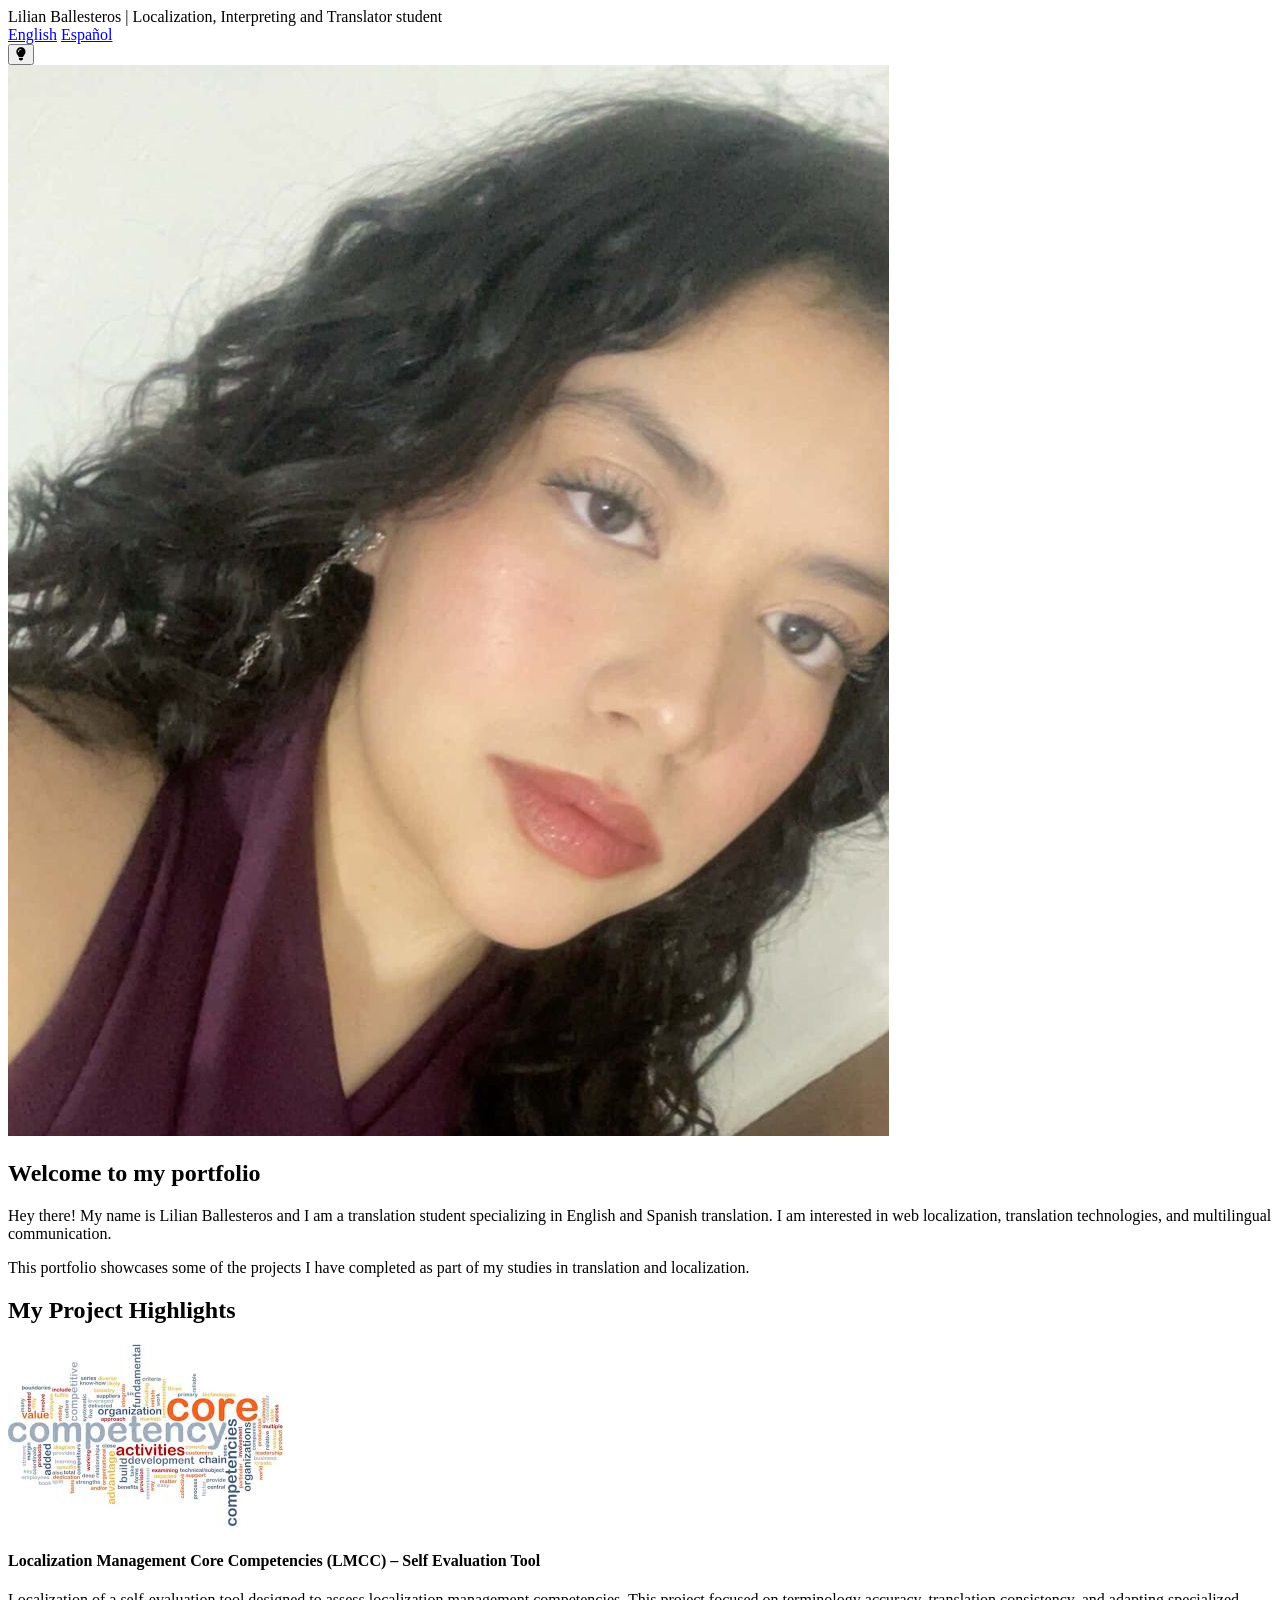
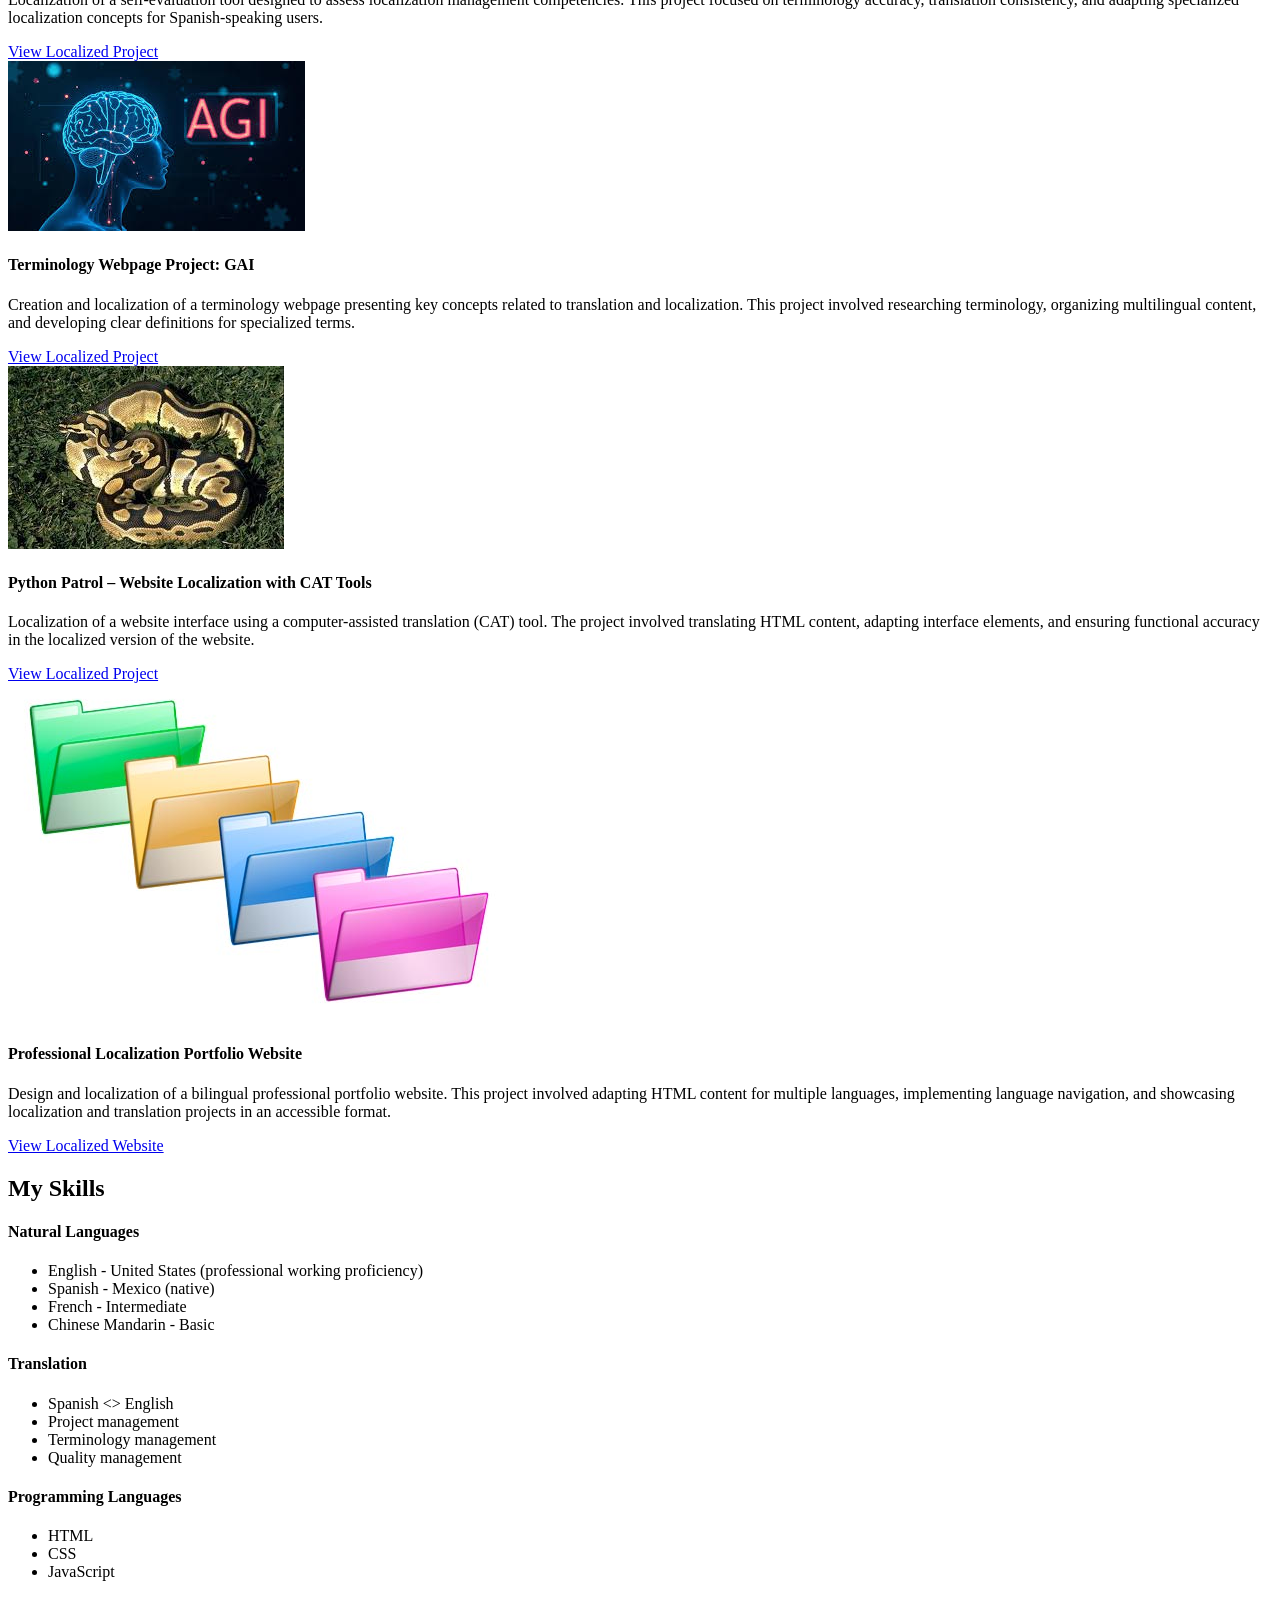
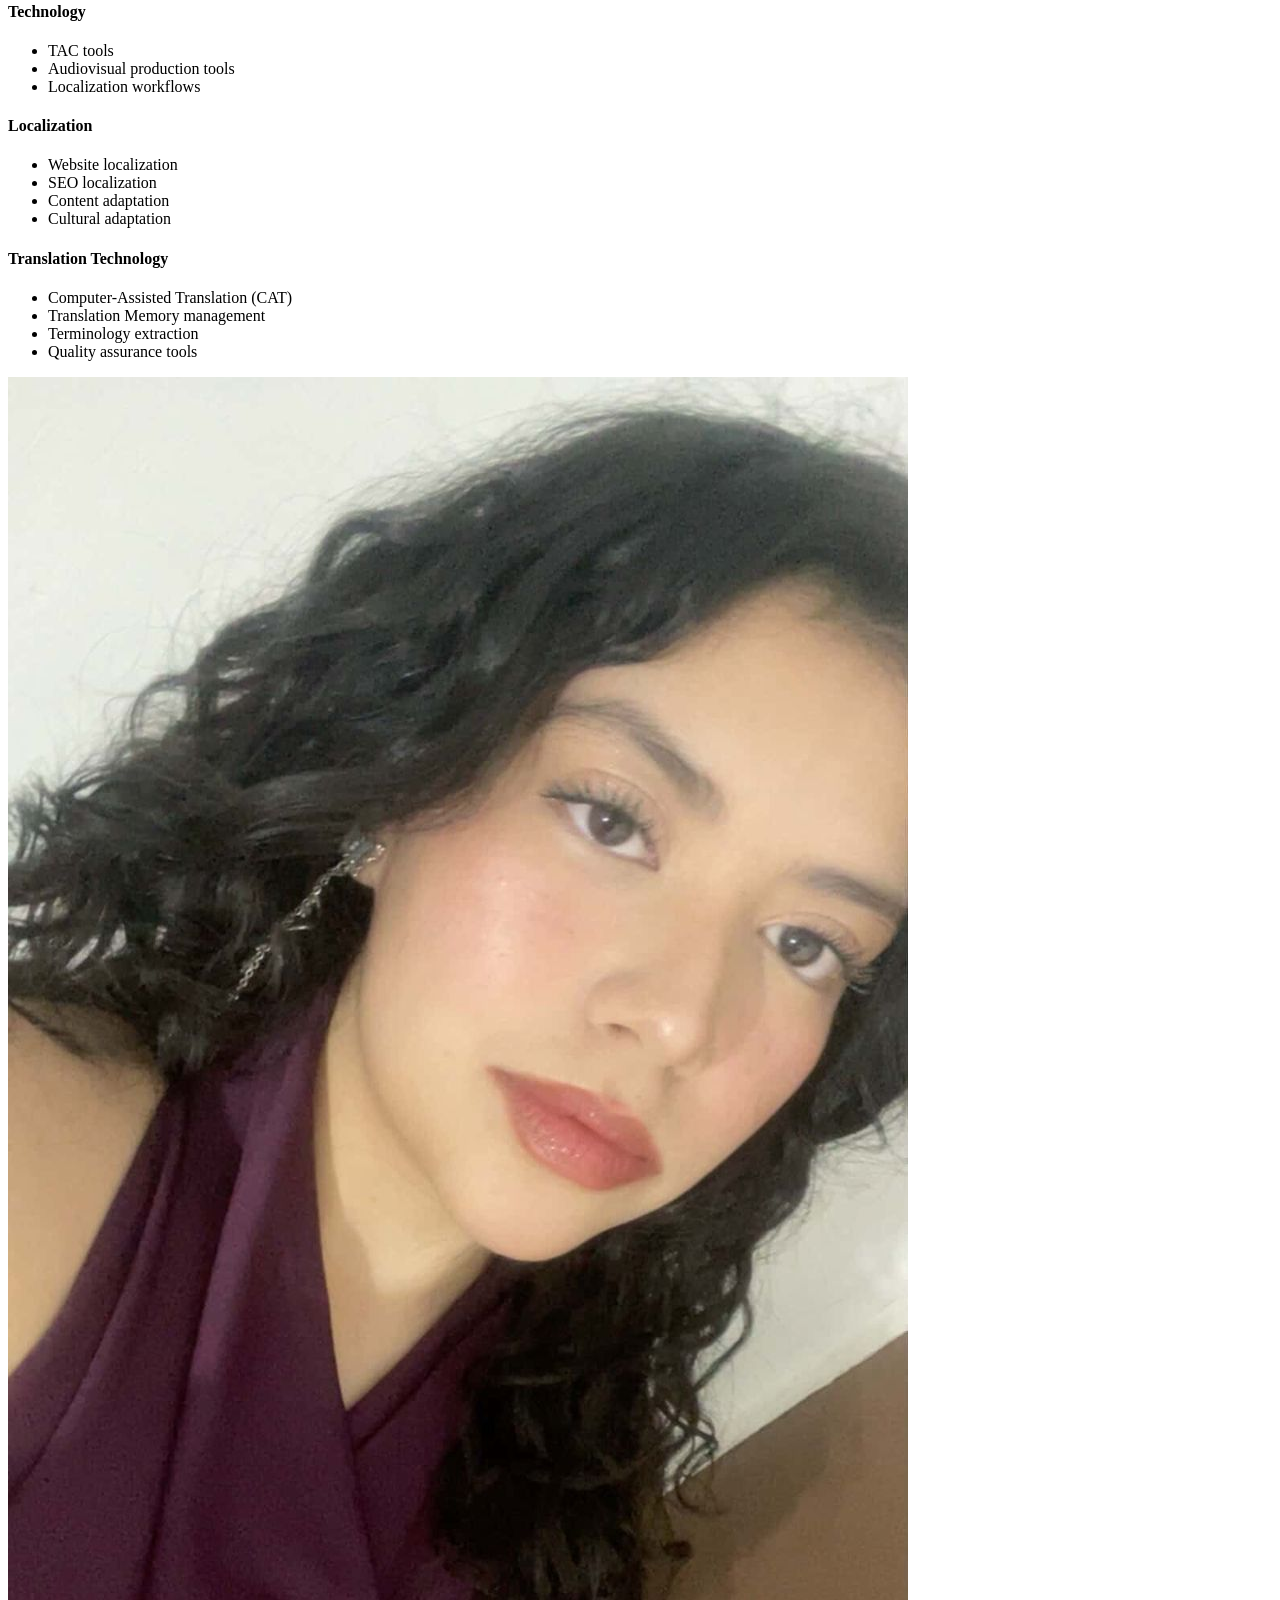
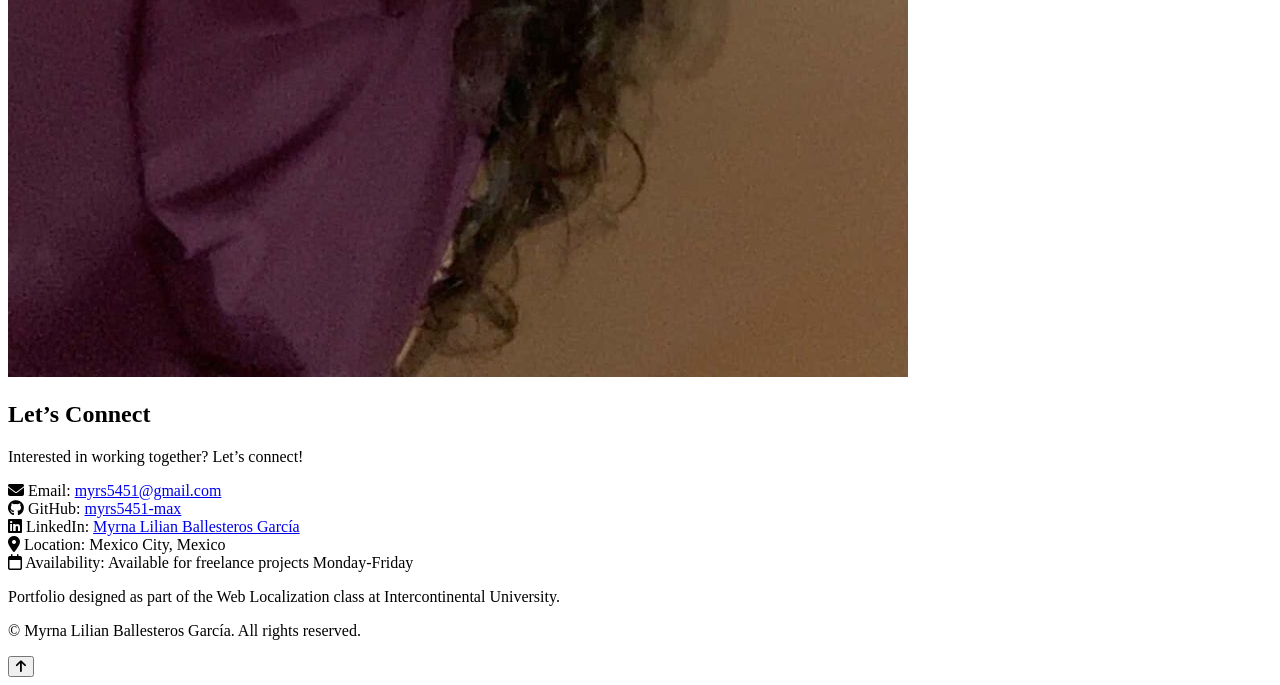
==== index.html @ 670ee5e0 "Localized portfolio website and added project images" ====
<!DOCTYPE html>
<html lang="en-US">
<head>
    <meta charset="UTF-8" />
    <title>Lilian Ballesteros | Localization Portfolio</title>
    <meta name="description" content="Professional portfolio of..." />
    <meta name="viewport" content="width=device-width, initial-scale=1.0, maximum-scale=1.0">
    <link rel="stylesheet" href="https://cdnjs.cloudflare.com/ajax/libs/font-awesome/6.5.1/css/all.min.css">
    <link rel="stylesheet" href="styles.css">

    <link rel="alternate" hreflang="en-US" href="index.html" />
    <link rel="alternate" hreflang="es-MX" href="inicio.html" />
</head>
<body>
    <!-- Navigation Header -->
    <nav class="section-container nav-container" id="Menu">
        <!-- Site title (left-aligned) -->
        <div class="site-title">Lilian Ballesteros | Localization, Interpreting and Translator student</div>
        
        <!-- Navigation elements (right-aligned) -->
        <div class="nav-right">
            <!-- Language Toggle -->
            <div class="language-toggle">
                <a href="#" class="language-link active">English</a>
                <a href="inicio.html" class="language-link">Español</a>
            </div>
            
            <!-- Theme Toggle (single button) -->
            <div class="theme-toggle">
                <button class="theme-toggle-btn" id="themeToggleBtn" title="Toggle Light/Dark Mode">
                    <i class="fa-solid fa-lightbulb theme-icon" id="themeIcon"></i>
                </button>
            </div>
        </div>
    </nav>

    <!-- Main Body: About Me -->
    <section class="section-container" id="About">
        <div class="about-section">
            <div class="about-image">
                <img src="images/Perfil_portfolio.png" alt="Lilian Ballesteros profile picture.">
            </div>
            <div class="about-content">
                <h1>Welcome to my portfolio</h1>
                <p>Hey there! My name is Lilian Ballesteros and I am a translation student specializing in English and Spanish translation. I am interested in web localization, translation technologies, and multilingual communication.</p>
                <p>This portfolio showcases some of the projects I have completed as part of my studies in translation and localization.</p>
            </div>
        </div>
    </section>

    <!-- Project Highlights -->
    <section class="section-container" id="Projects">
        <h2>My Project Highlights</h2>
        
        <div class="project-grid translation-grid">
            
            <!-- Project 1 -->
            <div class="project-card">
                <img src="images/LLMC.jfif" alt="Illustrative image of a set of words about skills and abilities" class="project-image">
                <div class="project-content">
                    <h4 class="project-title">Localization Management Core Competencies (LMCC) – Self Evaluation Tool</h4>
                    <p class="project-description">Localization of a self-evaluation tool designed to assess localization management competencies. This project focused on terminology accuracy, translation consistency, and adapting specialized localization concepts for Spanish-speaking users.</p>
                    <a href="https://myrs5451-max.github.io/LocCompetencies-SelfEval/" class="button" target="_blank">View Localized Project</a>
                </div>
            </div>
            
            <!-- Project 2 -->
            <div class="project-card">
                <img src="images/AGI.jfif" alt="Image of a translucent blue person and their brain with the letters AGI" class="project-image">
                <div class="project-content">
                    <h4 class="project-title">Terminology Webpage Project: GAI</h4>
                    <p class="project-description">Creation and localization of a terminology webpage presenting key concepts related to translation and localization. This project involved researching terminology, organizing multilingual content, and developing clear definitions for specialized terms.</p>
                    <a href=" https://myrs5451-max.github.io/loc801-term-webpage-project/" class="button" target="_blank">View Localized Project</a>
                </div>
            </div>
            
            <!-- Project 3 -->
            <div class="project-card">
                <img src="images/Piton_birmana.jfif" alt="image of python patrol" class="project-image">
                <div class="project-content">
                    <h4 class="project-title">Python Patrol – Website Localization with CAT Tools</h4>
                    <p class="project-description">Localization of a website interface using a computer-assisted translation (CAT) tool. The project involved translating HTML content, adapting interface elements, and ensuring functional accuracy in the localized version of the website.</p>
                    <a href="https://myrs5451-max.github.io/loc801-python-patrol/" class="button" target="_blank">View Localized Project</a>
                </div>
            </div>
            
            <!-- Project 4 -->
            <div class="project-card">
                <img src="images/portafolio-de-evidencia.jpg" alt="Image of multiple colorful portfolios" class="project-image">
                <div class="project-content">
                    <h4 class="project-title">Professional Localization Portfolio Website</h4>
                    <p class="project-description">Design and localization of a bilingual professional portfolio website. This project involved adapting HTML content for multiple languages, implementing language navigation, and showcasing localization and translation projects in an accessible format.</p>
                    <a href="https://username.github.io/repo-name/" class="button" target="_blank">View Localized Website</a>
                </div>
            </div>
        </div>
    </section>

    <!-- My Skills Section -->
    <section class="section-container" id="Skills">
        <h2>My Skills</h2>
        
        <div class="skills-container">
            <!-- Natural Languages -->
            <div class="skill-category">
                <h4 class="category-title">Natural Languages</h4>
                <ul class="skill-list">
                    <li class="skill-item">
                        <span class="skill-name">English - United States (professional working proficiency)</span>
                    </li>
                    <li class="skill-item">
                        <span class="skill-name">Spanish - Mexico (native)</span>
                    </li>
                    <li class="skill-item">
                        <span class="skill-name">French - Intermediate</span>
                    </li>
                    <li class="skill-item">
                        <span class="skill-name">Chinese Mandarin - Basic</span>
                    </li>
                </ul>
            </div>

            <!-- Translation -->
            <div class="skill-category">
                <h4 class="category-title">Translation</h4>
                <ul class="skill-list">
                    <li class="skill-item">Spanish <> English</li>
                    <li class="skill-item">Project management</li>
                    <li class="skill-item">Terminology management</li>
                    <li class="skill-item">Quality management</li>
                </ul>
            </div>
            
            <!-- Programming Languages -->
            <div class="skill-category">
                <h4 class="category-title">Programming Languages</h4>
                <ul class="skill-list">
                    <li class="skill-item">HTML</li>
                    <li class="skill-item">CSS</li>
                    <li class="skill-item">JavaScript</li>
                </ul>
            </div>

            <!-- Technology -->
            <div class="skill-category">
                <h4 class="category-title">Technology</h4>
                <ul class="skill-list">
                    <li class="skill-item">TAC tools</li>
                    <li class="skill-item">Audiovisual production tools</li>
                    <li class="skill-item">Localization workflows</li>
                    
                </ul>
            </div>
            
            <!-- Category of Skills -->
            <div class="skill-category">
                <h4 class="category-title">Localization</h4>
                <ul class="skill-list">
                    <li class="skill-item">Website localization</li>
                    <li class="skill-item">SEO localization</li>
                    <li class="skill-item">Content adaptation</li>
                    <li class="skill-item">Cultural adaptation</li>
                </ul>
            </div>
        
            <!-- Category of Skills -->
            <div class="skill-category">
                <h4 class="category-title">Translation Technology</h4>
                <ul class="skill-list">
                    <li class="skill-item">Computer-Assisted Translation (CAT)</li>
                    <li class="skill-item">Translation Memory management</li>
                    <li class="skill-item">Terminology extraction</li>
                    <li class="skill-item">Quality assurance tools</li>
                </ul>
            </div>

        </div>
    </section>

    <!-- Contact Section -->
    <section class="section-container" id="Contact">
        <div class="contact-card">
            <div class="contact-card-image">
                <img src="images/perfil2_portfolio.jpeg" alt="Lilian Balesteros profile picture">
            </div>
            <div class="contact-card-content">
                <h2>Let’s Connect</h2>
                <p class="contact-cta">Interested in working together? Let’s connect!</p>
                
                <div class="contact-info">
                    <div class="contact-item">
                        <i class="fa-solid fa-envelope contact-icon"></i>
                        <span>Email: <a href="mailto:myrs5451@gmail.com">myrs5451@gmail.com<span class="__cf_email__" data-cfemail="4e2b232f27220e2b232f2722602d2123"></span></a></span>
                    </div>
                    
                    <div class="contact-item">
                        <i class="fa-brands fa-github contact-icon"></i>
                        <span>GitHub: <a href="https://github.com/myrs5451-max" target="_blank">myrs5451-max</a></span>
                    </div>
                    
                    <div class="contact-item">
                        <i class="fa-brands fa-linkedin contact-icon"></i>
                        <span>LinkedIn: <a href="https://www.linkedin.com/in/myrna-lilian-ballesteros-garc%C3%ADa-4761563a0/" target="_blank">Myrna Lilian Ballesteros García</a></span>
                    </div>
                    
                    <div class="contact-item">
                        <i class="fa-solid fa-location-dot contact-icon"></i>
                        <span>Location: Mexico City, Mexico</span>
                    </div>
                    
                    <div class="contact-item">
                        <i class="fa-regular fa-calendar contact-icon"></i>
                        <span>Availability: Available for freelance projects Monday-Friday</span>
                    </div>
                </div>
            </div>
        </div>
    </section>

    <footer class="section-container footer-container" id="footer">
        <div class="footer-text">
           <p>Portfolio designed as part of the Web Localization class at Intercontinental University.</p>
           <p>© Myrna Lilian Ballesteros García. All rights reserved.</p>
        </div>
        <button class="scroll-top-btn" id="scrollTopBtn" title="Back to top">
            <i class="fa-solid fa-arrow-up scroll-top-icon"></i>
        </button>
    </footer>

    <!-- Reference your external JS file -->
    <script src="interactions.js"></script>
</body>
</html>
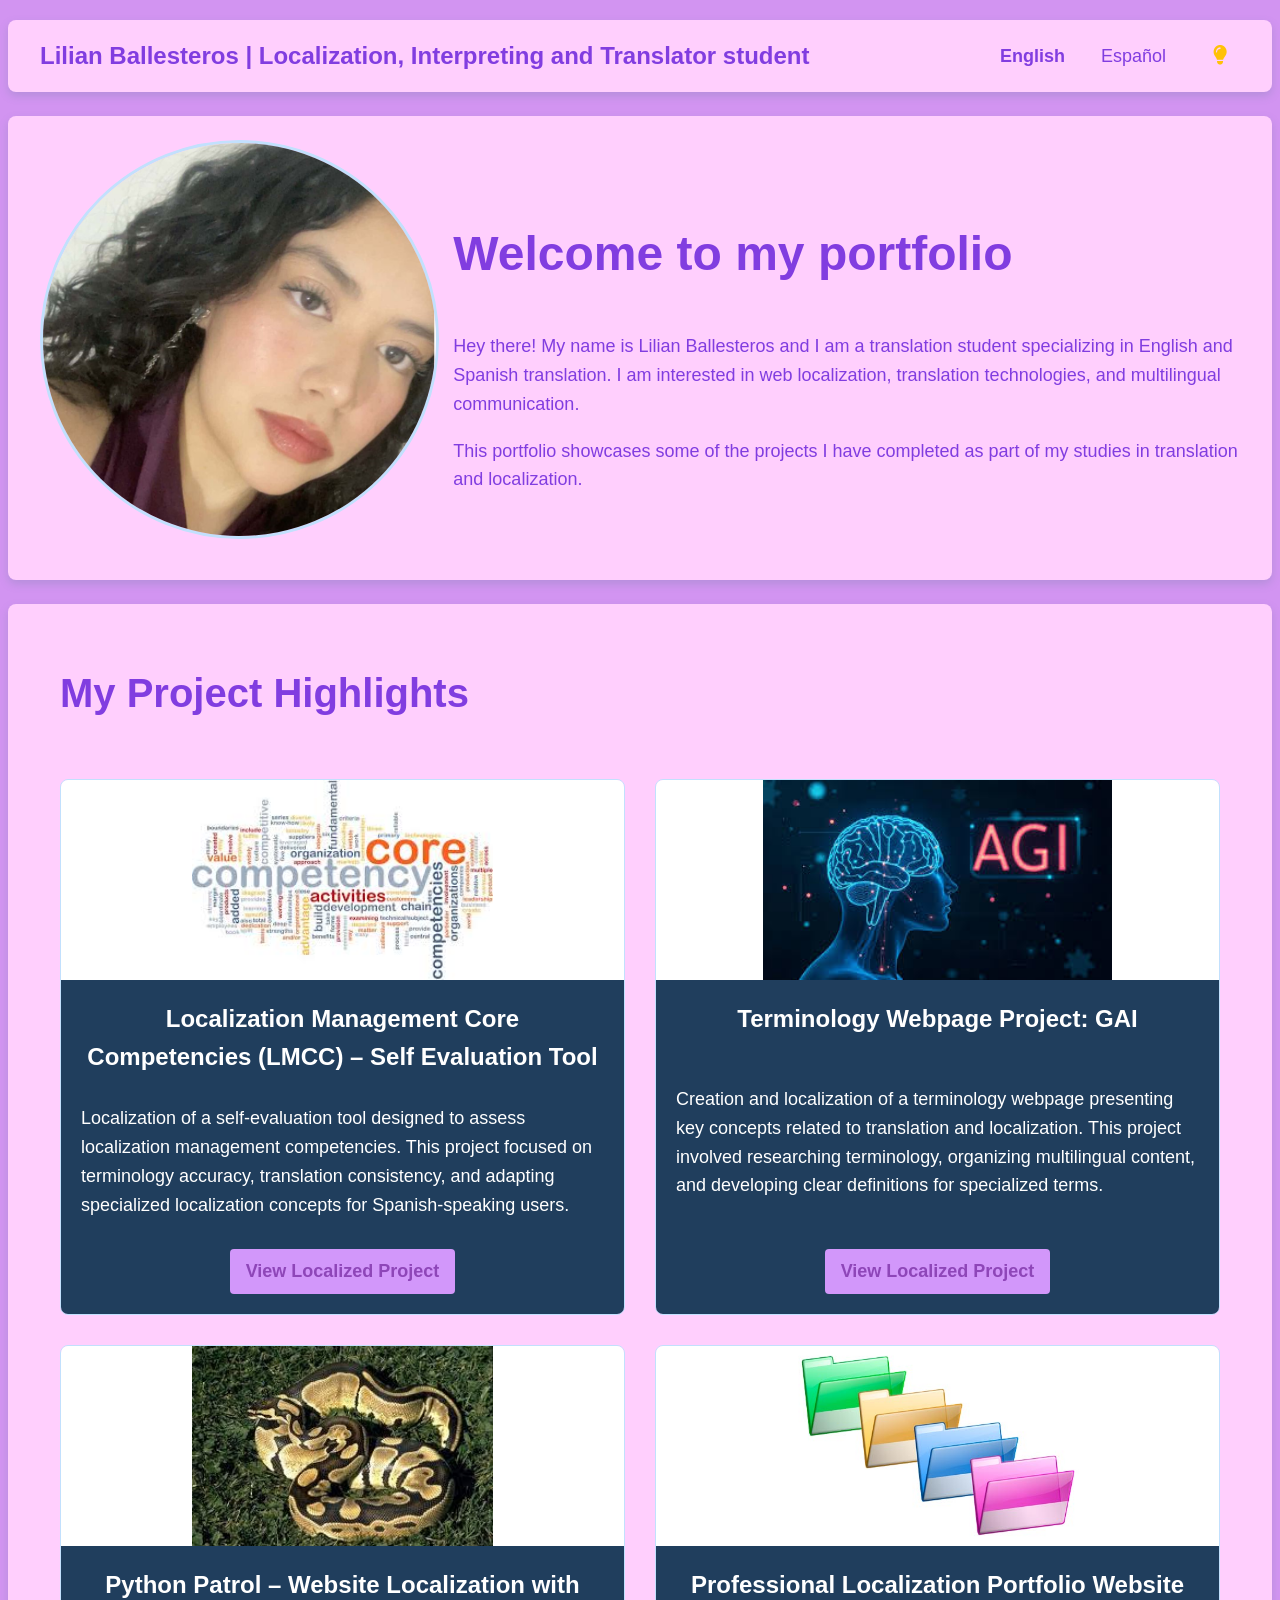
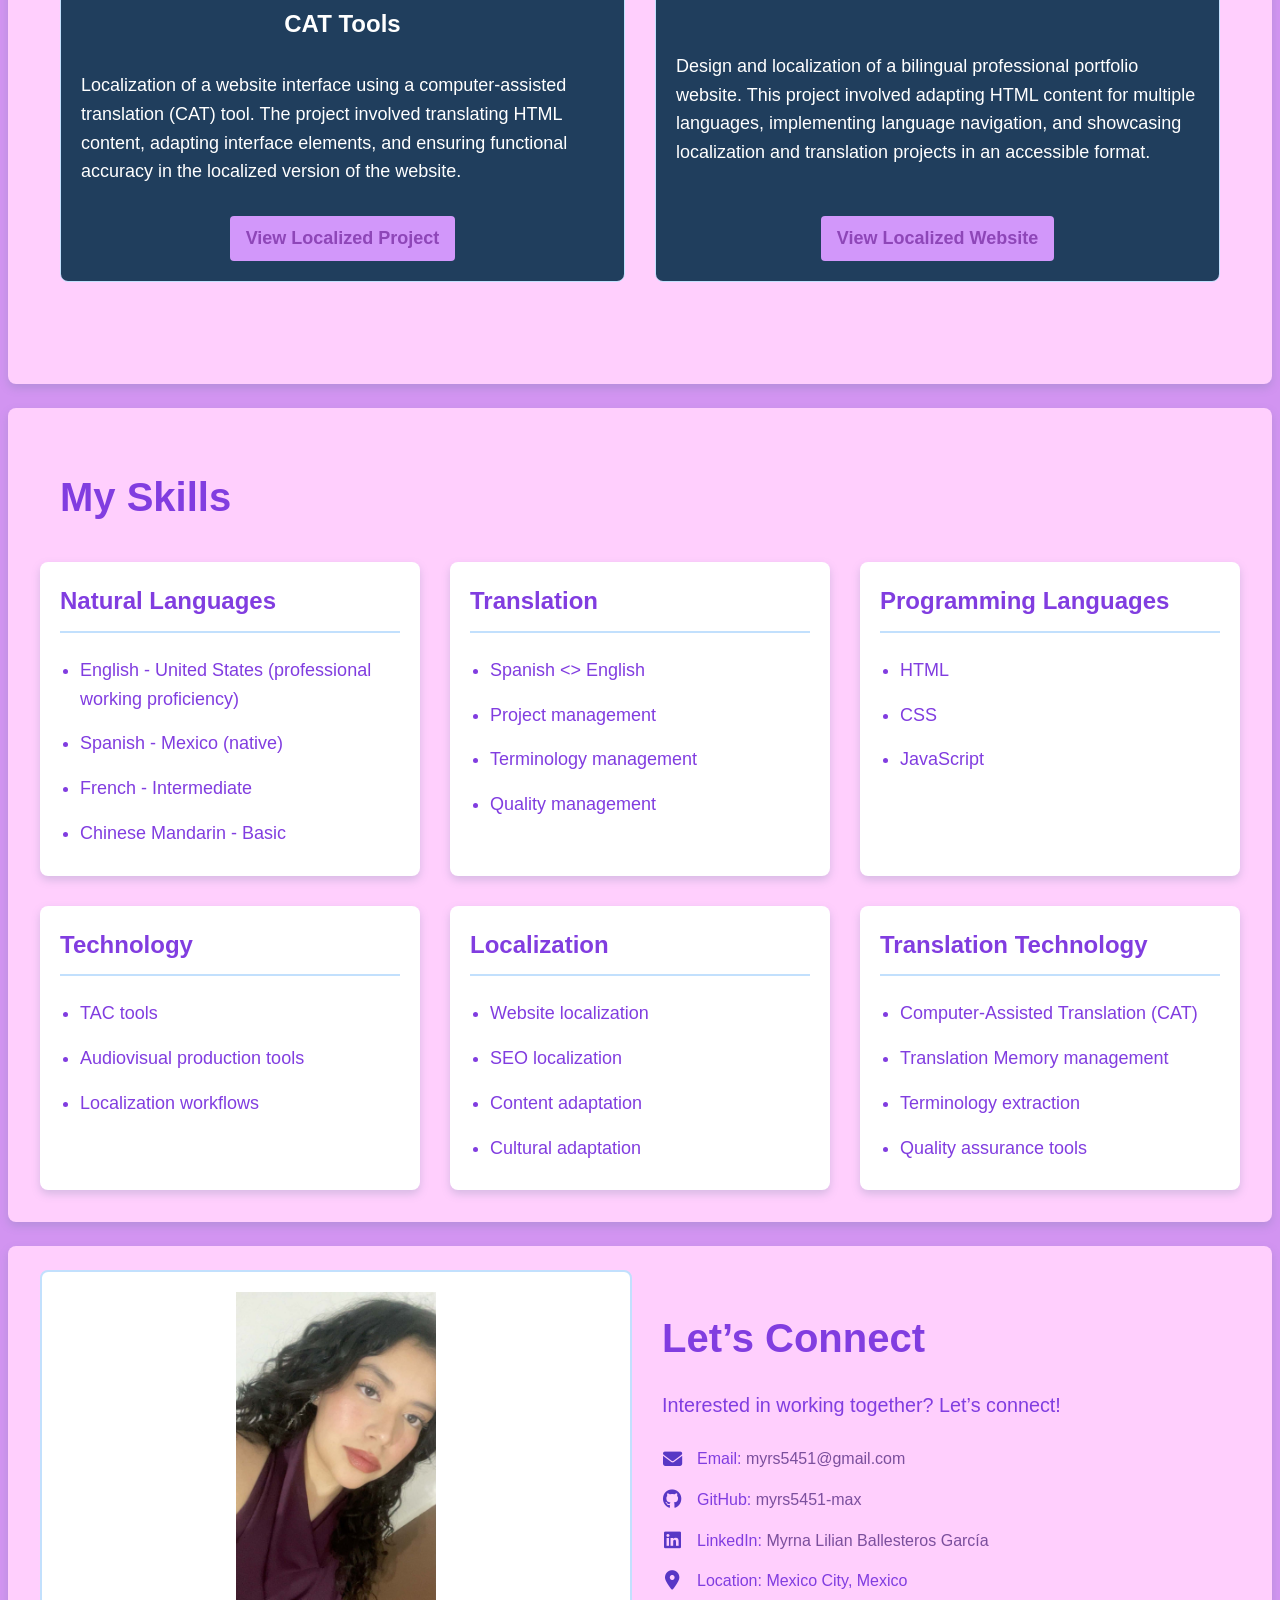
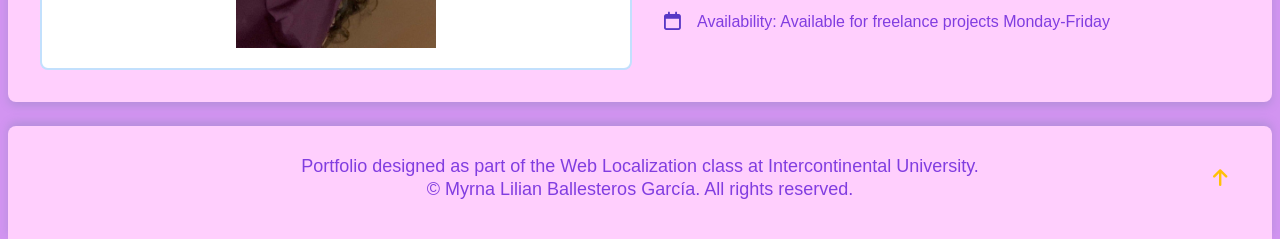
==== commit 0feaa795: "Updated portfolio link" ====
--- a/index.html
+++ b/index.html
@@ -90,7 +90,7 @@
                 <div class="project-content">
                     <h4 class="project-title">Professional Localization Portfolio Website</h4>
                     <p class="project-description">Design and localization of a bilingual professional portfolio website. This project involved adapting HTML content for multiple languages, implementing language navigation, and showcasing localization and translation projects in an accessible format.</p>
-                    <a href="https://username.github.io/repo-name/" class="button" target="_blank">View Localized Website</a>
+                    <a href=" https://myrs5451-max.github.io/portfolio-template/" class="button" target="_blank">View Localized Website</a>
                 </div>
             </div>
         </div>
--- a/styles.css
+++ b/styles.css
@@ -0,0 +1,924 @@
+:root {
+  /* Light Mode Colors */
+  --background-light: #d294f1;
+  --section-bg-light: #ffcffd;
+  --text-light: #813de0;
+  --link-light: #7B4F9D;
+  --button-light: #d297fa;
+  --button-hover-light: #a36ecc;
+  --button-text-light: #8e46b8;
+  --image-bg-light: #FFFFFF;
+  --border-light: #c2e0fd;
+  --contact-icon-light: #5837c5;
+
+  /* Shadow colors */
+  --shadow-color-light: rgba(103, 129, 159, 0.267);
+  --shadow-color-hover-light: rgba(0, 0, 0, 0.15);
+
+  /* Shadow definitions */
+  --shadow-standard-light: 0 4px 8px var(--shadow-color-light);
+  --shadow-hover-light: 0 10px 20px var(--shadow-color-hover-light);
+  --shadow-top-light: 0 -4px 8px var(--shadow-color-light);
+
+  /* Dark Mode Colors */
+  --background-dark: #203e5d;
+  --section-bg-dark: #177d9ce8;
+  --text-dark: #FFFFFF;
+  --link-dark: #6DABFF;
+  --button-dark: #6DABFF;
+  --button-hover-dark: #004099;
+  --button-text-dark: #FFFFFF;
+  --card-bg-dark: #3d4f61;
+  --image-bg-dark: #f2f2f2;
+  --border-dark: #2D3339;
+  --underline-dark: #423952;
+  --contact-icon-dark: #FFFFFF;
+
+  /* Shadow colors (dark) */
+  --shadow-color-dark: rgba(0, 0, 0, 0.25);
+  --shadow-color-hover-dark: rgba(0, 0, 0, 0.35);
+
+  /* Shadow definitions (dark) */
+  --shadow-standard-dark: 0 4px 8px var(--shadow-color-dark);
+  --shadow-hover-dark: 0 10px 20px var(--shadow-color-hover-dark);
+  --shadow-top-dark: 0 -4px 8px var(--shadow-color-dark);
+
+  /* Standardized Spacing */
+  --space-xs: 8px;
+  --space-sm: 16px;
+  --space-md: 24px;
+  --space-lg: 32px;
+  --space-xl: 40px;
+}
+
+/* =====================
+   Global / Typography
+   ===================== */
+
+/* Force consistent font rendering in Chrome */
+html {
+  -webkit-font-smoothing: antialiased;
+  -webkit-text-size-adjust: 100%;
+  text-rendering: optimizeLegibility;
+}
+
+body {
+  font-family: Arial, sans-serif;
+  font-size: clamp(1rem, 2vw, 1.125rem);
+  line-height: 1.6;
+  margin: 0;
+  padding: 0;
+  background-color: var(--background-light);
+  color: var(--text-light);
+  transition: background-color 0.3s ease, color 0.3s ease;
+}
+
+body.dark-mode {
+  background-color: var(--background-dark);
+  color: var(--text-dark);
+}
+
+/* Section container */
+.section-container {
+  max-width: 1200px;
+  margin: var(--space-md) auto;
+  padding: var(--space-md) var(--space-lg) var(--space-lg) var(--space-lg);
+  background-color: var(--section-bg-light);
+  border-radius: 8px;
+  box-shadow: var(--shadow-standard-light);
+  overflow: hidden;
+}
+
+body.dark-mode .section-container {
+  background-color: var(--section-bg-dark);
+  box-shadow: var(--shadow-standard-dark);
+}
+
+/* Headings */
+h1 {
+  font-size: clamp(2rem, 6vw, 3rem);
+}
+
+h2 {
+  font-size: clamp(1.75rem, 5vw, 2.5rem);
+  padding: 0 20px 0;
+}
+
+h3 {
+  font-size: clamp(1.5rem, 4vw, 2rem);
+  padding: 0 20px 0;
+}
+
+h4 {
+  font-size: clamp(1.25rem, 3vw, 1.5rem);
+}
+
+/* Links */
+a {
+  color: var(--link-light);
+  text-decoration: none;
+  transition: color 0.2s ease;
+}
+
+a:hover {
+  text-decoration: underline;
+}
+
+body.dark-mode a {
+  color: var(--link-dark);
+}
+
+/* Buttons */
+.button {
+  display: block;
+  margin: 20px auto 0;
+  padding: 8px 16px;
+  background-color: var(--button-light);
+  color: var(--button-text-light);
+  text-decoration: none;
+  border-radius: 4px;
+  font-weight: bold;
+  transition: background-color 0.2s ease;
+  width: fit-content;
+}
+
+.button:hover {
+  background-color: var(--button-hover-light);
+  text-decoration: none;
+}
+
+body.dark-mode .button {
+  color: var(--button-text-dark);
+  background-color: var(--button-dark);
+}
+
+body.dark-mode .button:hover {
+  background-color: var(--button-hover-dark);
+}
+
+/* =====================
+   Navigation
+   ===================== */
+
+.nav-container {
+  display: flex;
+  justify-content: space-between;
+  align-items: center;
+  padding: var(--space-sm) var(--space-lg);
+  margin-top: 20px;
+  background-color: var(--section-bg-light);
+  border-radius: 8px;
+  width: calc(100% - 2 * var(--space-lg));
+}
+
+body.dark-mode .nav-container {
+  background-color: var(--section-bg-dark);
+}
+
+.site-title {
+  font-size: clamp(1.25rem, 3vw, 1.5rem);
+  font-weight: bold;
+  color: var(--text-light);
+  text-decoration: none;
+}
+
+body.dark-mode .site-title {
+  color: var(--text-dark);
+}
+
+.nav-right {
+  display: flex;
+  align-items: center;
+  gap: var(--space-md);
+}
+
+/* Language toggle */
+.language-toggle {
+  display: flex;
+  gap: var(--space-sm);
+}
+
+.language-link {
+  color: var(--text-light);
+  text-decoration: none;
+  padding: 5px 10px;
+  border-radius: 4px;
+  transition: all 0.2s ease;
+}
+
+.language-link.active {
+  font-weight: bold;
+  text-decoration: none;
+  pointer-events: none;
+}
+
+.language-link:not(.active):hover {
+  color: var(--link-light);
+  text-decoration: underline;
+}
+
+body.dark-mode .language-link {
+  color: var(--text-dark);
+}
+
+body.dark-mode .language-link:not(.active):hover {
+  color: var(--link-dark);
+}
+
+/* Theme toggle */
+.theme-toggle-btn {
+  background: transparent;
+  border: none;
+  cursor: pointer;
+  width: 40px;
+  height: 40px;
+  border-radius: 50%;
+  display: flex;
+  align-items: center;
+  justify-content: center;
+  transition: all 0.2s ease;
+}
+
+.theme-icon {
+  font-size: 1.2rem;
+  color: #ffc107;
+}
+
+body.dark-mode .theme-icon {
+  color: #adb5bd;
+}
+
+/* Explicit light/dark buttons (not strictly needed for now) */
+.theme-toggle-container {
+  display: flex;
+  align-items: center;
+  gap: 5px;
+}
+
+.theme-icon-btn {
+  cursor: pointer;
+  width: 40px;
+  height: 40px;
+  border-radius: 50%;
+  display: flex;
+  align-items: center;
+  justify-content: center;
+  transition: all 0.2s ease;
+}
+
+#lightModeBtn {
+  color: #ffc107;
+  background-color: transparent;
+}
+
+#darkModeBtn {
+  color: #6c757d;
+  background-color: transparent;
+}
+
+#lightModeBtn.active {
+  background-color: rgba(255, 193, 7, 0.15);
+  color: #ffc107;
+}
+
+#darkModeBtn.active {
+  background-color: rgba(108, 117, 125, 0.15);
+  color: #6c757d;
+}
+
+body.dark-mode #lightModeBtn {
+  color: #ffc107;
+}
+
+body.dark-mode #darkModeBtn {
+  color: #adb5bd;
+}
+
+body.dark-mode #lightModeBtn.active {
+  background-color: rgba(255, 193, 7, 0.15);
+  color: #ffc107;
+}
+
+body.dark-mode #darkModeBtn.active {
+  background-color: rgba(108, 117, 125, 0.15);
+  color: #adb5bd;
+}
+
+/* =====================
+   About Section
+   ===================== */
+
+.about-section {
+  display: flex;
+  gap: 20px;
+  align-items: center;
+}
+
+.about-image {
+  flex: 1;
+  max-width: 33%;
+}
+
+.about-image img {
+  width: 100%;
+  aspect-ratio: 1 / 1;
+  object-fit: cover;
+  border-radius: 50%;
+  border: 3px solid var(--border-light);
+}
+
+body.dark-mode .about-image img {
+  border: 3px solid var(--border-dark);
+}
+
+.about-content {
+  flex: 2;
+}
+
+/* =====================
+   Projects
+   ===================== */
+
+.category-title {
+  margin: 40px 0 20px;
+  padding-bottom: 10px;
+  border-bottom: 2px solid var(--border-light);
+}
+
+body.dark-mode .category-title {
+  border-bottom: 2px solid var(--underline-dark);
+}
+
+/* Grid layouts */
+.project-grid {
+  display: grid;
+  grid-gap: 30px;
+  margin-bottom: 50px;
+  padding: 20px;
+}
+
+.translation-grid {
+  grid-template-columns: repeat(2, 1fr);
+}
+
+.dei-grid {
+  grid-template-columns: 1fr;
+  max-width: 600px;
+  margin-left: auto;
+  margin-right: auto;
+}
+
+.dei-grid.project-grid {
+  margin-bottom: 0;
+}
+
+/* Project cards */
+.project-card {
+  border: 1px solid var(--border-light);
+  border-radius: 8px;
+  overflow: hidden;
+  transition: transform 0.3s ease, box-shadow 0.3s ease;
+  display: flex;
+  flex-direction: column;
+  height: auto;
+}
+
+.project-card:hover {
+  transform: translateY(-5px);
+  box-shadow: var(--shadow-hover-light);
+}
+
+body.dark-mode .project-card {
+  background: var(--card-bg-dark);
+  border: 1px solid var(--border-dark);
+}
+
+body.dark-mode .project-card:hover {
+  box-shadow: var(--shadow-hover-dark);
+}
+
+.project-image {
+  width: 100%;
+  height: auto;
+  max-height: 200px;
+  object-fit: contain;
+  background: var(--image-bg-light);
+}
+
+body.dark-mode .project-image {
+  background: var(--image-bg-dark);
+}
+
+.project-content {
+  display: flex;
+  flex-direction: column;
+  padding: 20px;
+  background: var(--background-dark);
+  color: var(--text-dark);
+  justify-content: space-between;
+  flex: 1;
+  position: relative;
+}
+
+.project-title {
+  margin-top: 0;
+  margin-bottom: 10px;
+  text-align: center;
+}
+
+.project-description {
+  margin-bottom: 10px;
+}
+
+/* =====================
+   Skills
+   ===================== */
+
+.skills-container {
+  display: grid;
+  grid-template-columns: repeat(auto-fill, minmax(280px, 1fr));
+  gap: 30px;
+  margin-top: 20px;
+}
+
+.skill-category {
+  background: white;
+  border-radius: 8px;
+  box-shadow: var(--shadow-standard-light);
+  padding: 20px;
+  transition: transform 0.3s ease, box-shadow 0.3s ease;
+}
+
+.skill-category:hover {
+  transform: translateY(-5px);
+  box-shadow: var(--shadow-hover-light);
+}
+
+.skill-category .category-title {
+  margin-top: 0;
+  margin-bottom: 15px;
+  padding-bottom: 10px;
+  border-bottom: 2px solid var(--border-light);
+  color: var(--text-light);
+}
+
+body.dark-mode .skill-category {
+  background: var(--card-bg-dark);
+  box-shadow: var(--shadow-standard-dark);
+}
+
+body.dark-mode .skill-category:hover {
+  box-shadow: var(--shadow-hover-dark);
+}
+
+body.dark-mode .skill-category .category-title {
+  color: var(--text-dark);
+  border-bottom-color: var(--border-dark);
+}
+
+.skill-list {
+  list-style-type: disc;
+  padding-left: 20px;
+  margin: 0;
+}
+
+.skill-item {
+  padding: 8px 0;
+  position: relative;
+  display: list-item;
+}
+
+.skill-item-with-level {
+  display: flex;
+  flex-wrap: wrap;
+  gap: 5px;
+}
+
+body.dark-mode .skill-item:not(:last-child) {
+  border-bottom-color: var(--border-dark);
+}
+
+body.dark-mode .skill-level {
+  color: #aaa;
+}
+
+/* =====================
+   Contact
+   ===================== */
+
+.contact-card {
+  display: flex;
+  place-items: center;
+  background-color: var(--section-bg-light);
+}
+
+body.dark-mode .contact-card {
+  background-color: var(--section-bg-dark);
+}
+
+/* Image area */
+.contact-card-image {
+  flex: 1;
+  max-width: 50%;
+  padding: 20px;
+  display: flex;
+  justify-content: center;
+  align-items: center;
+  background-color: var(--image-bg-light);
+  border-radius: 8px;
+  border: 2px solid var(--border-light);
+  min-height: 300px;
+}
+
+body.dark-mode .contact-card-image {
+  background-color: var(--image-bg-dark);
+}
+
+.contact-card-image img {
+  width: 100%;
+  max-width: 200px;
+  height: auto;
+}
+
+/* Content area */
+.contact-card-content {
+  flex: 1;
+  padding: 30px;
+}
+
+.contact-card-content h2 {
+  margin-top: 0;
+  margin-bottom: 10px;
+  color: var(--text-light);
+  padding: 0;
+}
+
+body.dark-mode .contact-card-content h2 {
+  color: var(--text-dark);
+}
+
+.contact-cta {
+  margin-bottom: 25px;
+  font-size: 1.1em;
+  color: var(--text-light);
+}
+
+body.dark-mode .contact-cta {
+  color: var(--text-dark);
+}
+
+/* Contact info */
+.contact-info {
+  display: flex;
+  flex-direction: column;
+  gap: 15px;
+}
+
+.contact-item {
+  display: flex;
+  align-items: center;
+  gap: 15px;
+  font-size: 1rem;
+}
+
+.contact-icon {
+  width: 20px;
+  color: var(--contact-icon-light);
+  font-size: 1.2rem;
+  text-align: center;
+}
+
+body.dark-mode .contact-icon {
+  color: var(--contact-icon-dark);
+}
+
+/* =====================
+   Footer
+   ===================== */
+
+.footer-container {
+  display: flex;
+  max-width: 1200px;
+  margin: 5px auto 0 auto;
+  background-color: var(--section-bg-light);
+  border-radius: 8px 8px 0 0;
+  box-shadow: var(--shadow-top-light);
+  overflow: hidden;
+  justify-content: center;
+  bottom: 0;
+  align-items: center;
+  position: relative;
+}
+
+body.dark-mode .footer-container {
+  background-color: var(--section-bg-dark);
+  box-shadow: var(--shadow-top-dark);
+}
+
+.footer-container div {
+  width: 100%;
+  text-align: center;
+  padding: 5px;
+}
+
+.footer-container p {
+  margin: 0;
+  line-height: 1.3;
+}
+
+.footer-text {
+  text-align: center;
+}
+
+/* Scroll to Top Button */
+.scroll-top-btn {
+  position: absolute;
+  right: var(--space-lg);
+  width: 40px;
+  height: 40px;
+  border-radius: 50%;
+  border: none;
+  background: transparent;
+  cursor: pointer;
+  display: flex;
+  align-items: center;
+  justify-content: center;
+  transition: all 0.2s ease;
+}
+
+.scroll-top-btn:hover {
+  background-color: rgba(255, 193, 7, 0.15);
+}
+
+.scroll-top-icon {
+  font-size: 1.2rem;
+  color: #ffc107;
+}
+
+body.dark-mode .scroll-top-btn:hover {
+  background-color: rgba(173, 181, 189, 0.15);
+}
+
+body.dark-mode .scroll-top-icon {
+  color: #adb5bd;
+}
+
+/* =========================================================
+   TABLET LAYOUT – 601px to 1024px
+   ========================================================= */
+
+@media (min-width: 601px) and (max-width: 1024px) {
+
+  /* --- Global spacing: equal left & right inset --- */
+  body {
+    padding: 0 var(--space-md);     /* same padding on both sides */
+    box-sizing: border-box;
+  }
+
+  .section-container,
+  .nav-container,
+  .footer-container {
+    width: auto;                    /* fill available space minus body padding */
+    max-width: none;                /* avoid 1200px constraint on tablets */
+    margin-left: 0;
+    margin-right: 0;
+    box-sizing: border-box;
+  }
+
+  /* Slightly tighter vertical spacing */
+  .section-container {
+    margin-top: var(--space-sm);
+    margin-bottom: var(--space-sm);
+    padding: var(--space-md);
+  }
+
+  /* --- Navigation --- */
+  .nav-container {
+    padding: var(--space-sm) var(--space-md);
+  }
+
+  .site-title {
+    white-space: normal;
+  }
+
+  /* --- About section: side‑by‑side, balanced --- */
+  .about-section {
+    gap: 24px;
+  }
+
+  .about-image {
+    max-width: 30%;
+  }
+
+  .about-content {
+    width: 70%;
+  }
+
+  /* --- Projects: 2 columns on tablets --- */
+  .translation-grid {
+    grid-template-columns: repeat(2, minmax(0, 1fr));
+  }
+
+  .project-grid {
+    padding: var(--space-md);
+    grid-gap: 24px;
+  }
+
+  .project-content {
+    padding: 18px;
+  }
+
+  /* --- Skills: 3 columns so cards stay readable --- */
+  .skills-container {
+    grid-template-columns: repeat(3, minmax(0, 1fr));
+    gap: 24px;
+  }
+
+  .skill-category {
+    padding: 18px;
+  }
+
+  /* --- Contact section: two columns with inset image --- */
+  .contact-card {
+    flex-direction: row;
+    align-items: stretch;
+  }
+
+  .contact-card-image {
+    max-width: 45%;
+    padding: 20px;
+    min-height: 260px;
+    box-sizing: border-box;
+  }
+
+  .contact-card-content {
+    padding: 24px;
+  }
+
+  /* --- Footer: centered, not flush to edges --- */
+  .footer-container {
+    padding: 10px var(--space-md);
+    justify-content: center;
+  }
+
+  .scroll-top-btn {
+    right: var(--space-md);
+  }
+}
+
+/* =========================================================
+   MOBILE LAYOUT – PHONES ONLY (<= 600px)
+   ========================================================= */
+
+@media (max-width: 600px) {
+
+  /* --- Global spacing --- */
+  body {
+    padding: 0 var(--space-sm);  
+    box-sizing: border-box;
+  }
+
+  .section-container,
+  .nav-container,
+  .footer-container {
+    width: auto;
+    max-width: none;
+    margin-left: 0;
+    margin-right: 0;
+    box-sizing: border-box;
+  }
+
+  /* Slightly smaller base text & headings */
+  body {
+    font-size: 0.95rem;
+  }
+
+  h1 {
+    font-size: 1.8rem;
+  }
+
+  h2 {
+    font-size: 1.5rem;
+    padding: 0;
+  }
+
+  /* --- Navigation: stack cleanly --- */
+  .nav-container {
+    flex-direction: column;
+    align-items: flex-start;
+    padding: var(--space-sm);
+    gap: var(--space-sm);
+  }
+
+  .site-title {
+    width: 100%;
+    text-align: center;
+    margin-bottom: var(--space-xs);
+    white-space: normal;
+  }
+
+  .nav-right {
+    width: 100%;
+    justify-content: space-between;
+  }
+
+  /* --- About section: image above text --- */
+  .about-section {
+    flex-direction: column;
+    align-items: center;
+  }
+
+  .about-image {
+    max-width: 220px;
+  }
+
+  .about-content {
+    width: 100%;
+  }
+
+  /* --- Projects: single-column cards, less padding --- */
+  .translation-grid {
+    grid-template-columns: 1fr;
+  }
+
+  .project-grid {
+    padding: var(--space-sm);
+    grid-gap: 20px;
+  }
+
+  .project-content {
+    padding: 16px;
+  }
+
+  .project-description {
+    font-size: 0.95rem;
+  }
+
+  /* --- Skills: single column --- */
+  .skills-container {
+    grid-template-columns: 1fr;
+    gap: 20px;
+  }
+
+  .skill-category {
+    padding: 15px;
+  }
+
+  /* --- Contact section: stacked, centered, with inner padding --- */
+  .contact-card {
+    flex-direction: column;
+    align-items: stretch;
+  }
+
+  .contact-card-image {
+    max-width: 100%;
+    width: 100%;
+    min-height: 0;
+    padding: 20px;             
+    border-radius: 8px 8px 0 0;
+    box-sizing: border-box;
+  }
+
+  .contact-card-image img {
+    max-width: 180px;
+    width: 100%;
+    height: auto;
+  }
+
+  .contact-card-content {
+    padding: 16px 20px 20px; 
+  }
+
+  .contact-card-content h2 {
+    font-size: 1.4rem;
+  }
+
+  .contact-item {
+    display: flex;
+    flex-direction: row;
+    align-items: flex-start;
+    gap: 10px;
+  }
+
+  .contact-icon {
+    margin-top: 3px; 
+  }
+
+  /* --- Footer: center text, button under it --- */
+  .footer-container {
+    flex-wrap: wrap;
+    padding: 8px var(--space-sm);
+    justify-content: center;
+  }
+
+  .footer-text {
+    width: 100%;
+    text-align: center;
+  }
+
+  .scroll-top-btn {
+    position: static;
+    margin-top: 8px;
+    align-self: center;
+  }
+}
